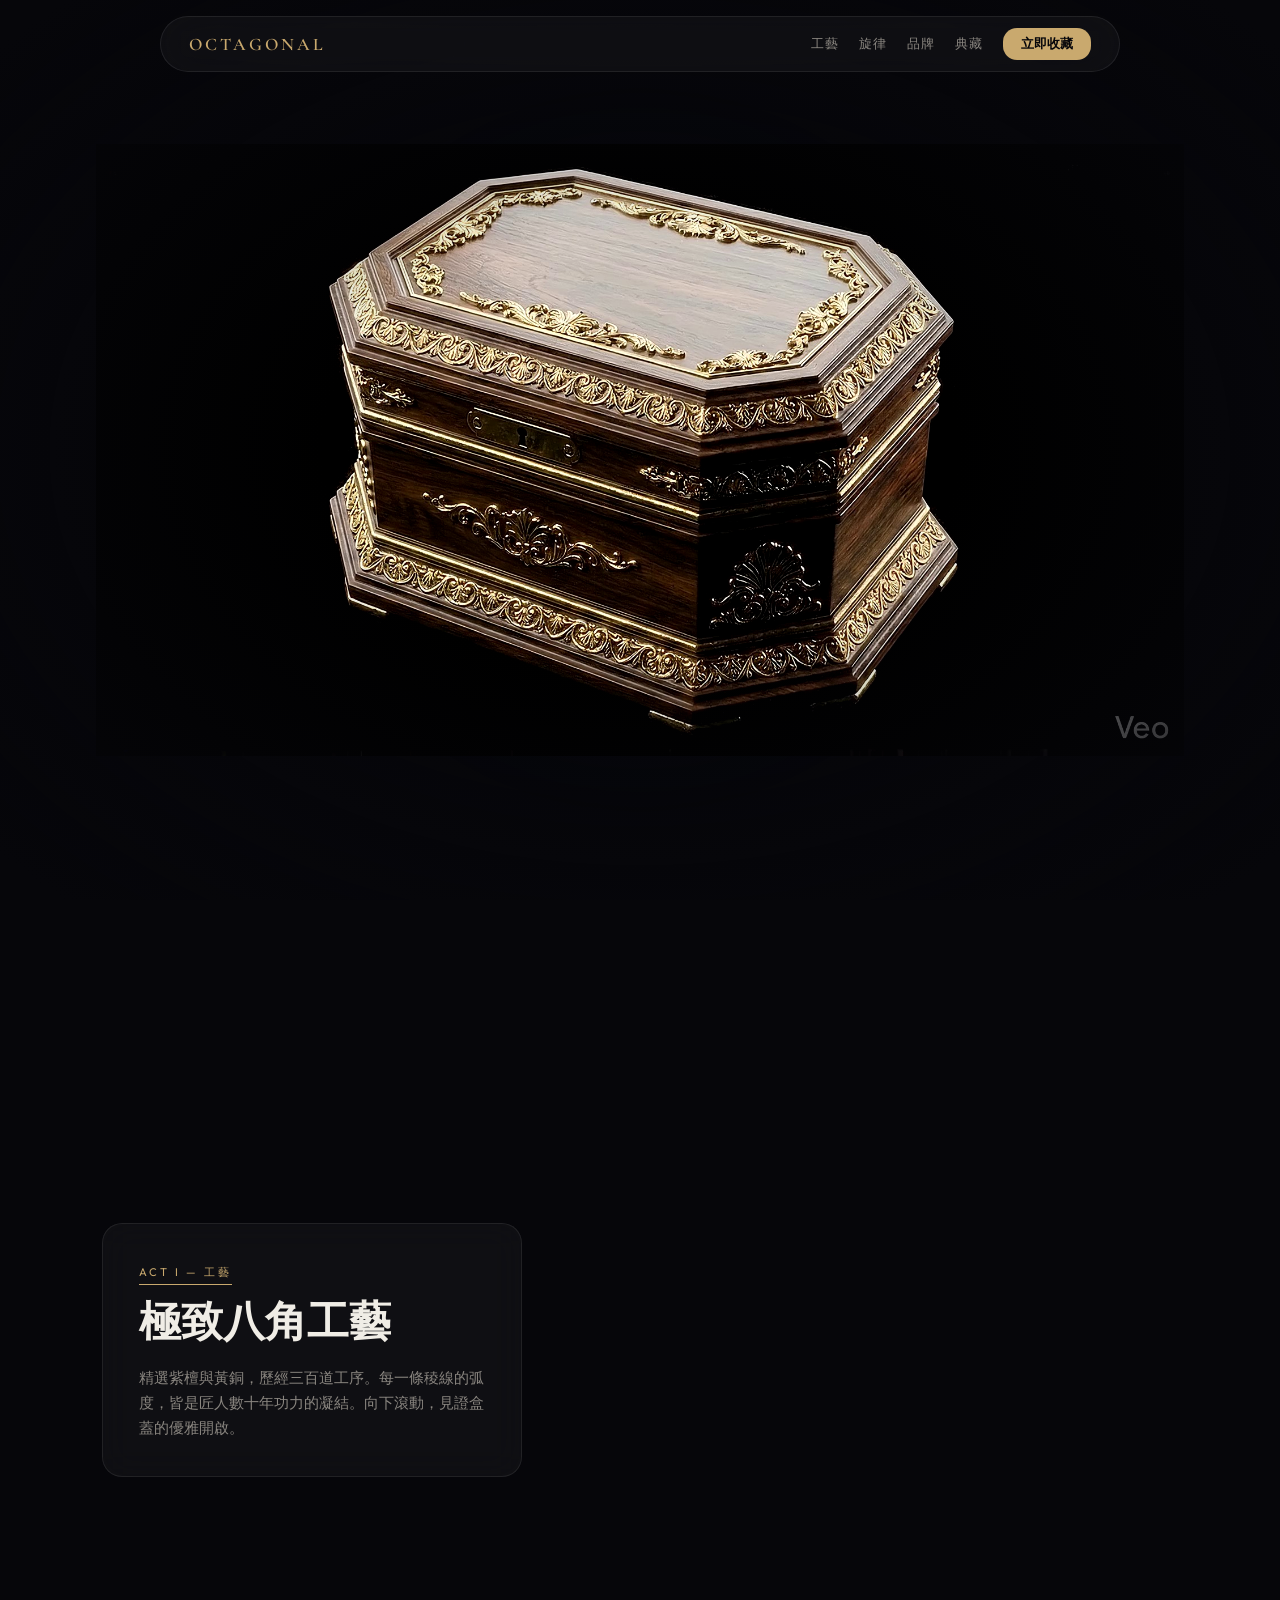
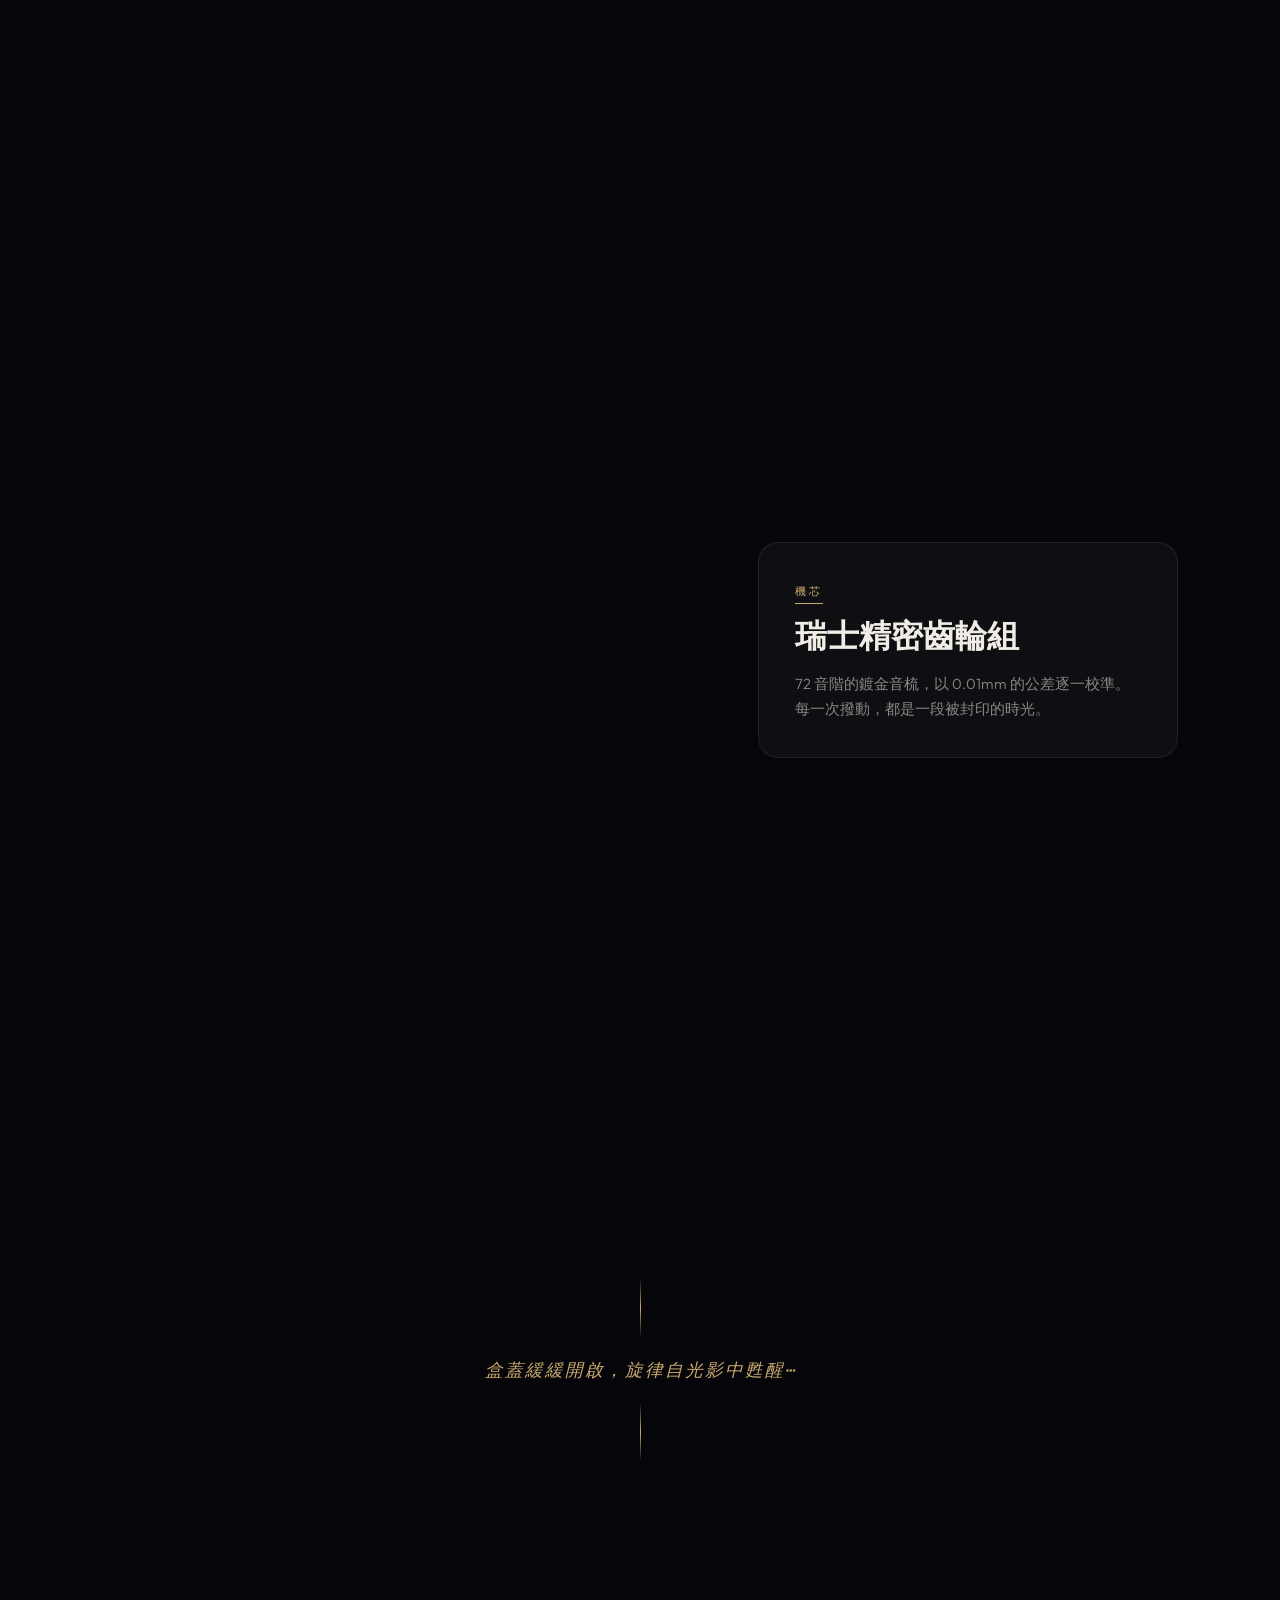
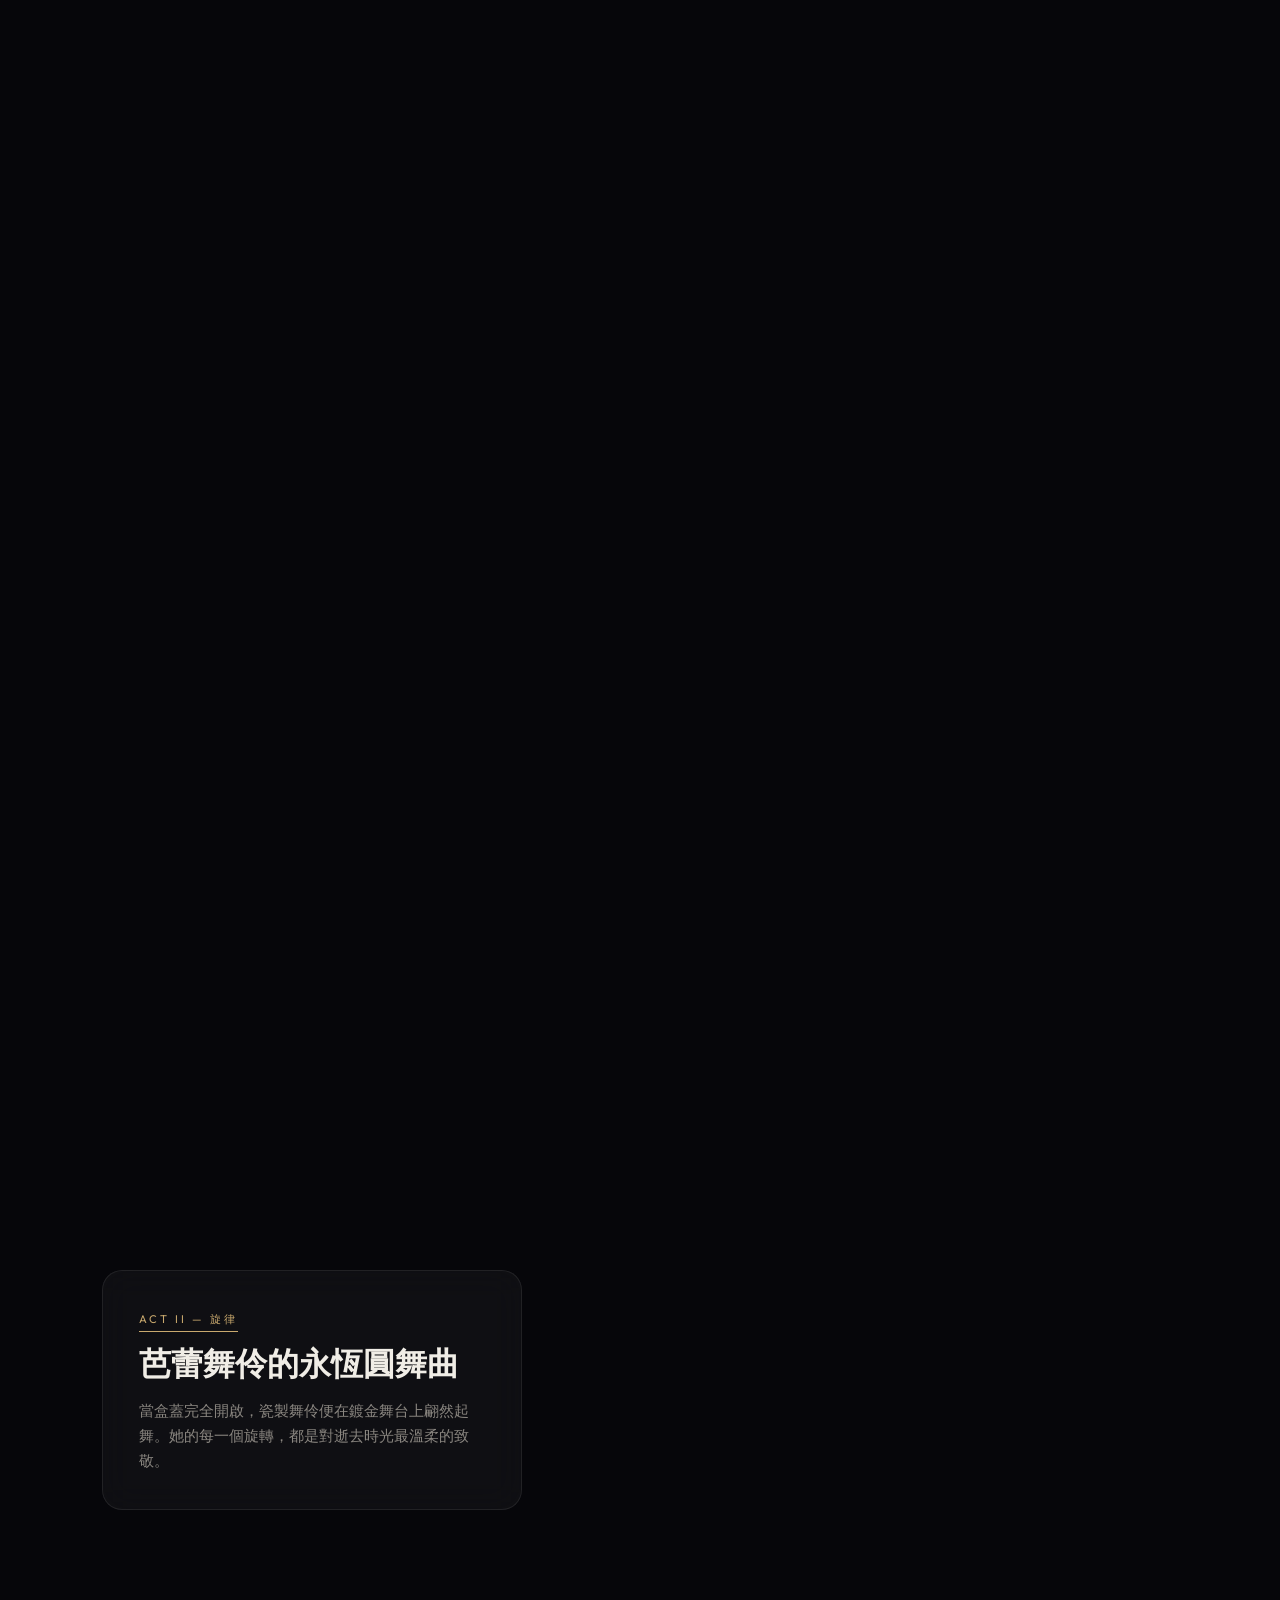
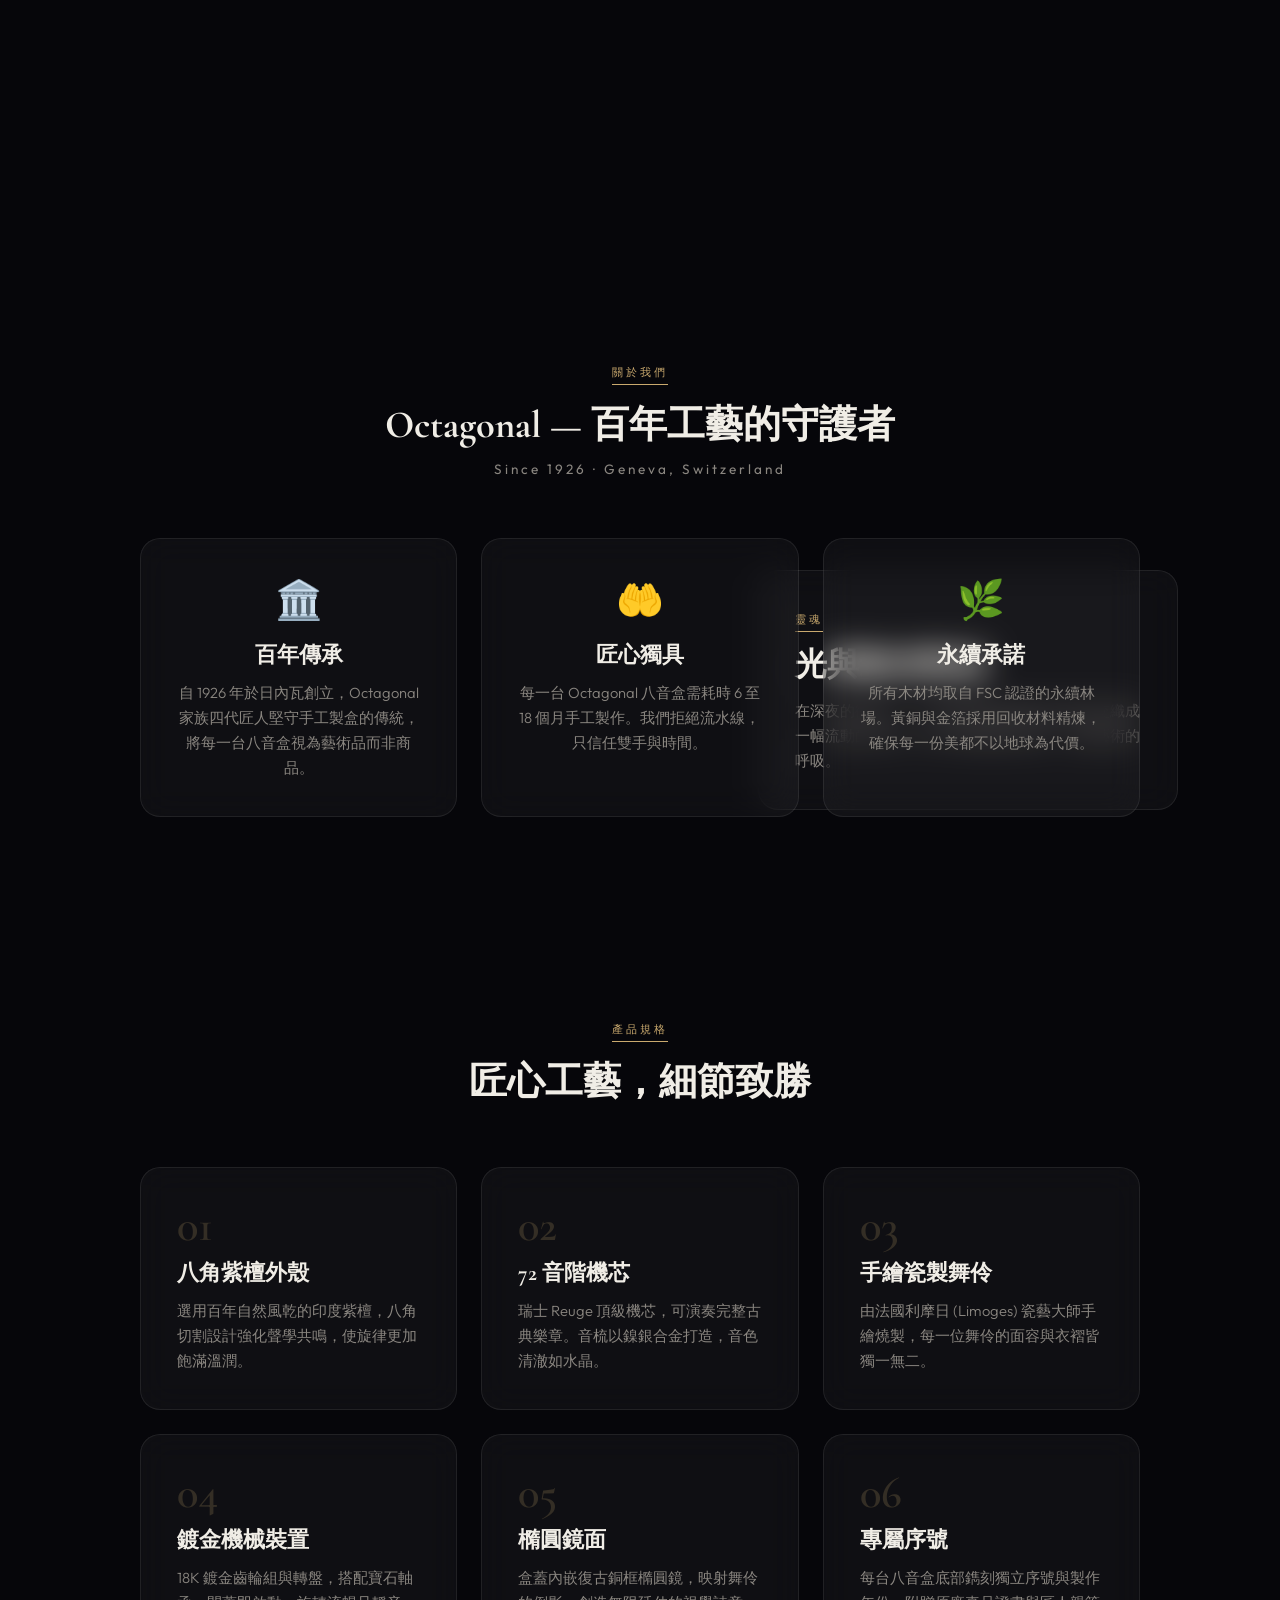
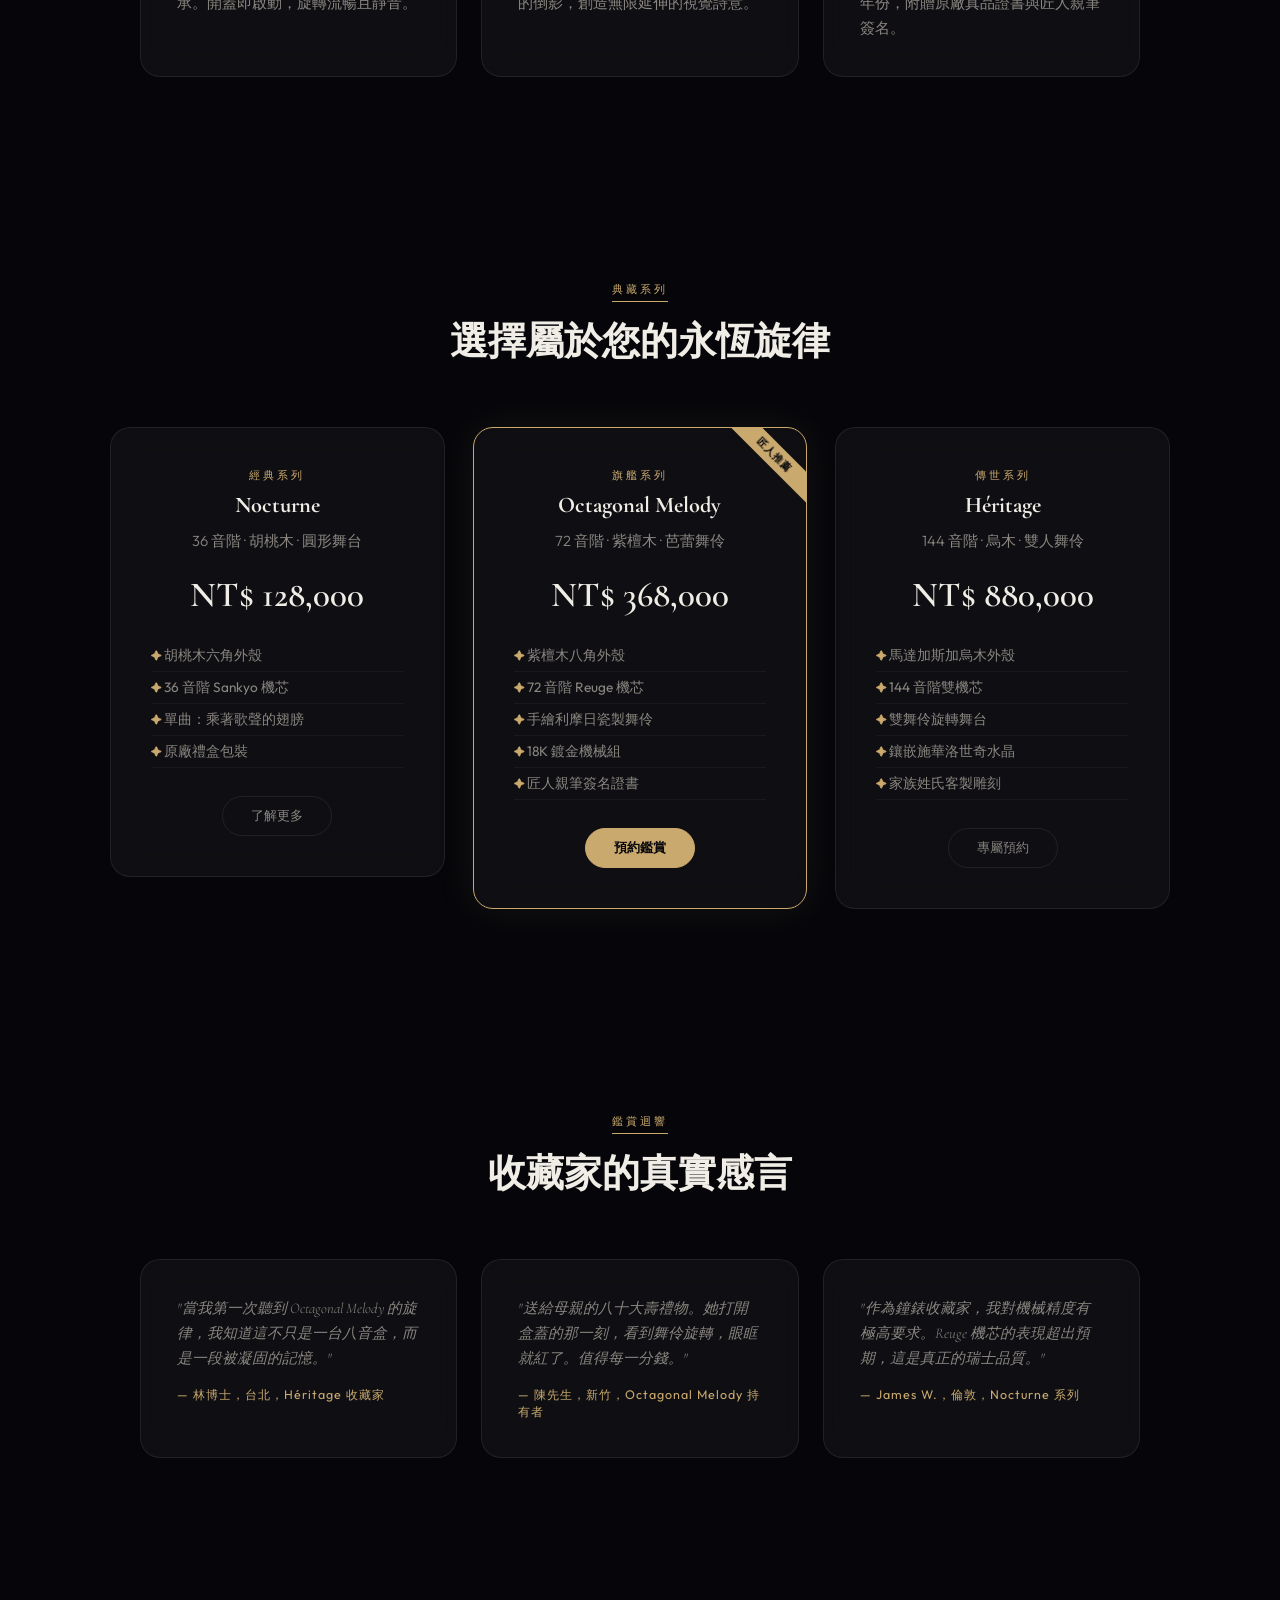
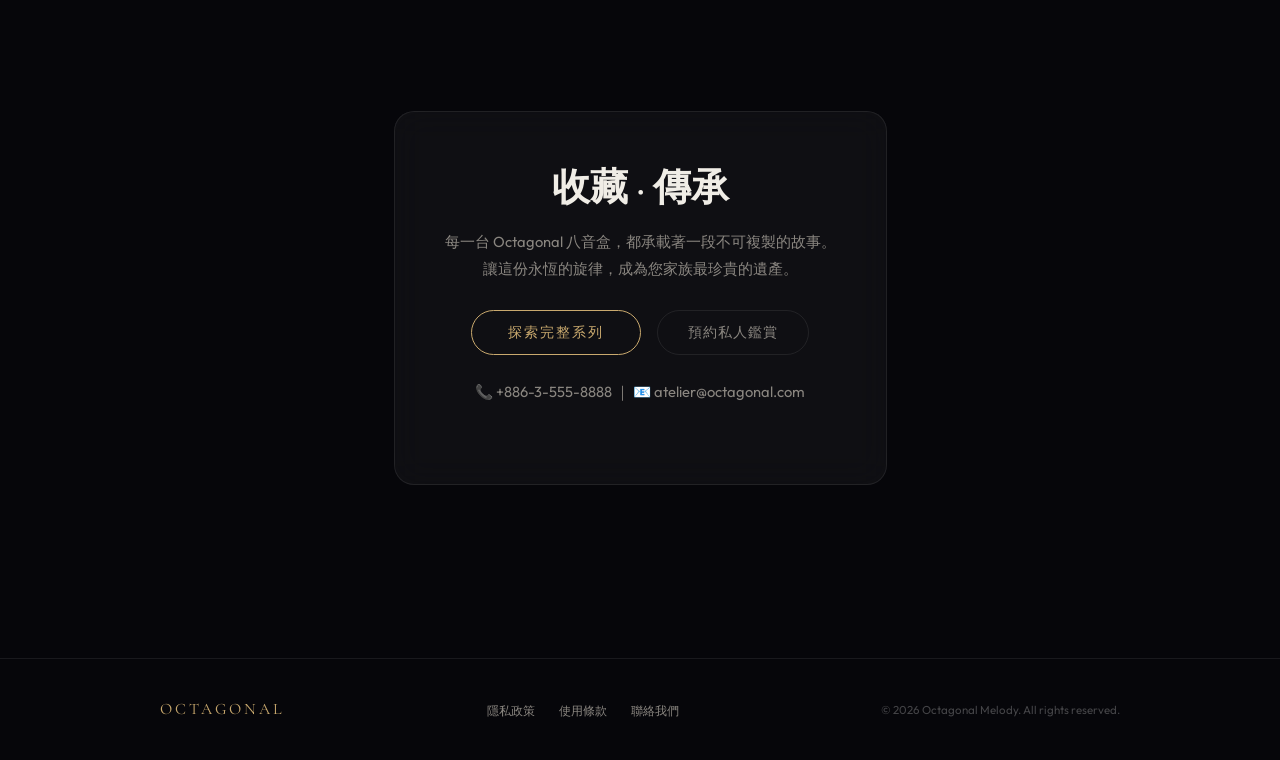
==== index.html @ 5862594e "🚀 Initial deploy: Octagonal Melody Immersive Showcase" ====
<!DOCTYPE html>
<html lang="zh-TW">
<head>
    <meta charset="UTF-8">
    <meta name="viewport" content="width=device-width, initial-scale=1.0">
    <title>Octagonal Melody | 八角旋律典藏</title>
    <meta name="description" content="探索百年工藝與永恆旋律的交匯——沉浸式八音盒產品展示">
    <link rel="stylesheet" href="style.css">
    <link href="https://fonts.googleapis.com/css2?family=Cormorant+Garamond:ital,wght@0,400;0,600;1,400&family=Outfit:wght@300;400;600&display=swap" rel="stylesheet">
</head>
<body>
    <!-- Loading Overlay -->
    <div id="loader">
        <div class="loader-inner">
            <div class="loader-text">OCTAGONAL</div>
            <div class="loader-bar"><div class="loader-progress" id="loader-progress"></div></div>
            <div class="loader-percent" id="loader-percent">0%</div>
        </div>
    </div>

    <!-- Ambient Background Glow -->
    <div class="ambient-glow" id="ambient-glow"></div>

    <!-- Navigation -->
    <nav class="glass-nav" id="main-nav">
        <div class="nav-logo">OCTAGONAL</div>
        <div class="nav-links">
            <a href="#act1">工藝</a>
            <a href="#act2">旋律</a>
            <a href="#about">品牌</a>
            <a href="#collection">典藏</a>
            <button class="nav-cta" onclick="document.getElementById('collection').scrollIntoView({behavior:'smooth'})">立即收藏</button>
        </div>
    </nav>

    <!-- ═══════════ ACT I: The Box Opens ═══════════ -->
    <section class="act" id="act1">
        <div class="canvas-stage">
            <canvas id="product-canvas"></canvas>
            <div class="canvas-vignette"></div>
        </div>
        <div class="scroll-panel" id="panel-1">
            <div class="glass-card">
                <span class="card-label">Act I — 工藝</span>
                <h1>極致八角工藝</h1>
                <p>精選紫檀與黃銅，歷經三百道工序。每一條稜線的弧度，皆是匠人數十年功力的凝結。向下滾動，見證盒蓋的優雅開啟。</p>
            </div>
        </div>
        <div class="scroll-panel" id="panel-2">
            <div class="glass-card card-right">
                <span class="card-label">機芯</span>
                <h2>瑞士精密齒輪組</h2>
                <p>72 音階的鍍金音梳，以 0.01mm 的公差逐一校準。每一次撥動，都是一段被封印的時光。</p>
            </div>
        </div>
    </section>

    <!-- ═══════════ TRANSITION ═══════════ -->
    <section class="transition-zone" id="transition">
        <div class="transition-line"></div>
        <div class="transition-text">盒蓋緩緩開啟，旋律自光影中甦醒⋯</div>
        <div class="transition-line"></div>
    </section>

    <!-- ═══════════ ACT II: The Ballerina Dances ═══════════ -->
    <section class="act" id="act2">
        <div class="video-stage">
            <video id="ballerina-video" muted loop playsinline preload="auto"
                   poster="./assets/music_box_open.jpeg">
                <source src="./assets/ballerina_dance.mp4" type="video/mp4">
            </video>
            <div class="video-vignette"></div>
        </div>
        <div class="scroll-panel" id="panel-3">
            <div class="glass-card">
                <span class="card-label">Act II — 旋律</span>
                <h2>芭蕾舞伶的永恆圓舞曲</h2>
                <p>當盒蓋完全開啟，瓷製舞伶便在鍍金舞台上翩然起舞。她的每一個旋轉，都是對逝去時光最溫柔的致敬。</p>
            </div>
        </div>
        <div class="scroll-panel" id="panel-4">
            <div class="glass-card card-right">
                <span class="card-label">靈魂</span>
                <h2>光與影的對話</h2>
                <p>在深夜的微光中，八音盒的旋律與舞伶的身影交織成一幅流動的詩篇。這不僅是機械的精密，更是藝術的呼吸。</p>
            </div>
        </div>
    </section>

    <!-- ═══════════ ABOUT US ═══════════ -->
    <section class="section-block" id="about">
        <div class="section-header">
            <span class="card-label">關於我們</span>
            <h2>Octagonal — 百年工藝的守護者</h2>
            <p class="section-subtitle">Since 1926 · Geneva, Switzerland</p>
        </div>
        <div class="about-grid">
            <div class="glass-card about-card">
                <div class="about-icon">🏛️</div>
                <h3>百年傳承</h3>
                <p>自 1926 年於日內瓦創立，Octagonal 家族四代匠人堅守手工製盒的傳統，將每一台八音盒視為藝術品而非商品。</p>
            </div>
            <div class="glass-card about-card">
                <div class="about-icon">🤲</div>
                <h3>匠心獨具</h3>
                <p>每一台 Octagonal 八音盒需耗時 6 至 18 個月手工製作。我們拒絕流水線，只信任雙手與時間。</p>
            </div>
            <div class="glass-card about-card">
                <div class="about-icon">🌿</div>
                <h3>永續承諾</h3>
                <p>所有木材均取自 FSC 認證的永續林場。黃銅與金箔採用回收材料精煉，確保每一份美都不以地球為代價。</p>
            </div>
        </div>
    </section>

    <!-- ═══════════ PRODUCT FEATURES ═══════════ -->
    <section class="section-block" id="features">
        <div class="section-header">
            <span class="card-label">產品規格</span>
            <h2>匠心工藝，細節致勝</h2>
        </div>
        <div class="features-grid">
            <div class="glass-card feature-item">
                <div class="feature-num">01</div>
                <h3>八角紫檀外殼</h3>
                <p>選用百年自然風乾的印度紫檀，八角切割設計強化聲學共鳴，使旋律更加飽滿溫潤。</p>
            </div>
            <div class="glass-card feature-item">
                <div class="feature-num">02</div>
                <h3>72 音階機芯</h3>
                <p>瑞士 Reuge 頂級機芯，可演奏完整古典樂章。音梳以鎳銀合金打造，音色清澈如水晶。</p>
            </div>
            <div class="glass-card feature-item">
                <div class="feature-num">03</div>
                <h3>手繪瓷製舞伶</h3>
                <p>由法國利摩日 (Limoges) 瓷藝大師手繪燒製，每一位舞伶的面容與衣褶皆獨一無二。</p>
            </div>
            <div class="glass-card feature-item">
                <div class="feature-num">04</div>
                <h3>鍍金機械裝置</h3>
                <p>18K 鍍金齒輪組與轉盤，搭配寶石軸承。開蓋即啟動，旋轉流暢且靜音。</p>
            </div>
            <div class="glass-card feature-item">
                <div class="feature-num">05</div>
                <h3>橢圓鏡面</h3>
                <p>盒蓋內嵌復古銅框橢圓鏡，映射舞伶的倒影，創造無限延伸的視覺詩意。</p>
            </div>
            <div class="glass-card feature-item">
                <div class="feature-num">06</div>
                <h3>專屬序號</h3>
                <p>每台八音盒底部鐫刻獨立序號與製作年份，附贈原廠真品證書與匠人親筆簽名。</p>
            </div>
        </div>
    </section>

    <!-- ═══════════ COLLECTION / PRICING ═══════════ -->
    <section class="section-block" id="collection">
        <div class="section-header">
            <span class="card-label">典藏系列</span>
            <h2>選擇屬於您的永恆旋律</h2>
        </div>
        <div class="pricing-grid">
            <div class="glass-card pricing-card">
                <div class="pricing-tier">經典系列</div>
                <h3>Nocturne</h3>
                <p class="pricing-desc">36 音階 · 胡桃木 · 圓形舞台</p>
                <div class="pricing-price">NT$ 128,000</div>
                <ul class="pricing-list">
                    <li>胡桃木六角外殼</li>
                    <li>36 音階 Sankyo 機芯</li>
                    <li>單曲：乘著歌聲的翅膀</li>
                    <li>原廠禮盒包裝</li>
                </ul>
                <button class="pricing-btn">了解更多</button>
            </div>
            <div class="glass-card pricing-card pricing-featured">
                <div class="pricing-badge">匠人推薦</div>
                <div class="pricing-tier">旗艦系列</div>
                <h3>Octagonal Melody</h3>
                <p class="pricing-desc">72 音階 · 紫檀木 · 芭蕾舞伶</p>
                <div class="pricing-price">NT$ 368,000</div>
                <ul class="pricing-list">
                    <li>紫檀木八角外殼</li>
                    <li>72 音階 Reuge 機芯</li>
                    <li>手繪利摩日瓷製舞伶</li>
                    <li>18K 鍍金機械組</li>
                    <li>匠人親筆簽名證書</li>
                </ul>
                <button class="pricing-btn pricing-btn-gold">預約鑑賞</button>
            </div>
            <div class="glass-card pricing-card">
                <div class="pricing-tier">傳世系列</div>
                <h3>Héritage</h3>
                <p class="pricing-desc">144 音階 · 烏木 · 雙人舞伶</p>
                <div class="pricing-price">NT$ 880,000</div>
                <ul class="pricing-list">
                    <li>馬達加斯加烏木外殼</li>
                    <li>144 音階雙機芯</li>
                    <li>雙舞伶旋轉舞台</li>
                    <li>鑲嵌施華洛世奇水晶</li>
                    <li>家族姓氏客製雕刻</li>
                </ul>
                <button class="pricing-btn">專屬預約</button>
            </div>
        </div>
    </section>

    <!-- ═══════════ TESTIMONIALS ═══════════ -->
    <section class="section-block" id="testimonials">
        <div class="section-header">
            <span class="card-label">鑑賞迴響</span>
            <h2>收藏家的真實感言</h2>
        </div>
        <div class="testimonial-grid">
            <div class="glass-card testimonial-card">
                <p class="testimonial-quote">"當我第一次聽到 Octagonal Melody 的旋律，我知道這不只是一台八音盒，而是一段被凝固的記憶。"</p>
                <div class="testimonial-author">— 林博士，台北，Héritage 收藏家</div>
            </div>
            <div class="glass-card testimonial-card">
                <p class="testimonial-quote">"送給母親的八十大壽禮物。她打開盒蓋的那一刻，看到舞伶旋轉，眼眶就紅了。值得每一分錢。"</p>
                <div class="testimonial-author">— 陳先生，新竹，Octagonal Melody 持有者</div>
            </div>
            <div class="glass-card testimonial-card">
                <p class="testimonial-quote">"作為鐘錶收藏家，我對機械精度有極高要求。Reuge 機芯的表現超出預期，這是真正的瑞士品質。"</p>
                <div class="testimonial-author">— James W.，倫敦，Nocturne 系列</div>
            </div>
        </div>
    </section>

    <!-- ═══════════ FINALE: CTA ═══════════ -->
    <section class="finale" id="finale">
        <div class="finale-content">
            <h2>收藏 · 傳承</h2>
            <p>每一台 Octagonal 八音盒，都承載著一段不可複製的故事。<br>讓這份永恆的旋律，成為您家族最珍貴的遺產。</p>
            <div class="finale-actions">
                <button class="finale-cta">探索完整系列</button>
                <button class="finale-cta-outline">預約私人鑑賞</button>
            </div>
            <p class="finale-note">📞 +886-3-555-8888 ｜ 📧 atelier@octagonal.com</p>
        </div>
    </section>

    <!-- Footer -->
    <footer class="site-footer">
        <div class="footer-inner">
            <div class="footer-brand">OCTAGONAL</div>
            <div class="footer-links">
                <a href="#">隱私政策</a><a href="#">使用條款</a><a href="#">聯絡我們</a>
            </div>
            <div class="footer-copy">© 2026 Octagonal Melody. All rights reserved.</div>
        </div>
    </footer>

    <script src="app.js"></script>
</body>
</html>
---- style.css ----
/* ╔══════════════════════════════════════════════╗
   ║  Octagonal Melody — Dual-Act Theater CSS     ║
   ║  Design: Victor (VPD) + Xavier (XSS)         ║
   ╚══════════════════════════════════════════════╝ */

/* --- Design Tokens --- */
:root {
    --bg-void: #06060a;
    --bg-deep: #0a0a10;
    --glow-cold: rgba(80, 140, 220, 0.12);
    --glow-warm: rgba(200, 160, 80, 0.15);
    --glass-bg: rgba(255, 255, 255, 0.04);
    --glass-border: rgba(255, 255, 255, 0.08);
    --glass-hover: rgba(255, 255, 255, 0.07);
    --text-bright: #f0ede6;
    --text-muted: #8a8680;
    --gold: #c9a96e;
    --radius-card: 20px;
    --font-display: 'Cormorant Garamond', serif;
    --font-body: 'Outfit', sans-serif;
}

/* --- Reset --- */
*, *::before, *::after {
    margin: 0;
    padding: 0;
    box-sizing: border-box;
}

html {
    scroll-behavior: smooth;
}

body {
    background: var(--bg-void);
    color: var(--text-bright);
    font-family: var(--font-body);
    overflow-x: hidden;
    -webkit-font-smoothing: antialiased;
}

/* --- Loader --- */
#loader {
    position: fixed;
    inset: 0;
    background: var(--bg-void);
    display: flex;
    justify-content: center;
    align-items: center;
    z-index: 9999;
    transition: opacity 0.8s ease, visibility 0.8s ease;
}

#loader.hidden {
    opacity: 0;
    visibility: hidden;
    pointer-events: none;
}

.loader-inner {
    text-align: center;
}

.loader-text {
    font-family: var(--font-display);
    font-size: 2rem;
    letter-spacing: 6px;
    color: var(--gold);
    margin-bottom: 30px;
}

.loader-bar {
    width: 200px;
    height: 2px;
    background: rgba(255,255,255,0.1);
    border-radius: 2px;
    overflow: hidden;
    margin: 0 auto 12px;
}

.loader-progress {
    height: 100%;
    width: 0%;
    background: var(--gold);
    transition: width 0.15s ease;
}

.loader-percent {
    font-size: 0.8rem;
    color: var(--text-muted);
    letter-spacing: 2px;
}

/* --- Ambient Glow --- */
.ambient-glow {
    position: fixed;
    top: 50%;
    left: 50%;
    width: 70vmin;
    height: 70vmin;
    border-radius: 50%;
    background: radial-gradient(circle, var(--glow-cold) 0%, transparent 70%);
    transform: translate(-50%, -50%);
    filter: blur(60px);
    pointer-events: none;
    z-index: 0;
    transition: background 1.5s ease;
}

.ambient-glow.warm {
    background: radial-gradient(circle, var(--glow-warm) 0%, transparent 70%);
}

/* --- Navigation --- */
.glass-nav {
    position: fixed;
    top: 16px;
    left: 50%;
    transform: translateX(-50%);
    width: min(92%, 960px);
    height: 56px;
    display: flex;
    align-items: center;
    justify-content: space-between;
    padding: 0 28px;
    background: var(--glass-bg);
    backdrop-filter: blur(24px);
    -webkit-backdrop-filter: blur(24px);
    border: 1px solid var(--glass-border);
    border-radius: 28px;
    z-index: 1000;
    transition: opacity 0.4s;
}

.nav-logo {
    font-family: var(--font-display);
    font-size: 1.1rem;
    font-weight: 600;
    letter-spacing: 3px;
    color: var(--gold);
}

.nav-links {
    display: flex;
    align-items: center;
    gap: 20px;
}

.nav-links a {
    color: var(--text-muted);
    text-decoration: none;
    font-size: 0.82rem;
    letter-spacing: 1px;
    transition: color 0.3s;
}

.nav-links a:hover {
    color: var(--text-bright);
}

.nav-cta {
    background: var(--gold);
    color: var(--bg-void);
    border: none;
    padding: 7px 18px;
    border-radius: 14px;
    font-family: var(--font-body);
    font-size: 0.8rem;
    font-weight: 600;
    cursor: pointer;
    transition: transform 0.2s, box-shadow 0.3s;
}

.nav-cta:hover {
    transform: scale(1.05);
    box-shadow: 0 0 20px rgba(201, 169, 110, 0.3);
}

/* --- Acts (shared) --- */
.act {
    position: relative;
    width: 100%;
}

#act1 {
    height: 300vh;
}

#act2 {
    height: 200vh;
}

/* --- Canvas Stage (Act I) --- */
.canvas-stage {
    position: sticky;
    top: 0;
    width: 100vw;
    height: 100vh;
    display: flex;
    justify-content: center;
    align-items: center;
    z-index: 1;
}

#product-canvas {
    max-width: 85%;
    max-height: 85%;
    mix-blend-mode: screen;
    filter: contrast(1.05) brightness(1.02);
}

.canvas-vignette,
.video-vignette {
    position: absolute;
    inset: 0;
    background: radial-gradient(ellipse at center, transparent 35%, var(--bg-void) 95%);
    pointer-events: none;
}

/* --- Video Stage (Act II) --- */
.video-stage {
    position: sticky;
    top: 0;
    width: 100vw;
    height: 100vh;
    display: flex;
    justify-content: center;
    align-items: center;
    z-index: 1;
    opacity: 0;
    transition: opacity 1.2s ease;
}

.video-stage.active {
    opacity: 1;
}

#ballerina-video {
    width: 80%;
    max-height: 85vh;
    object-fit: contain;
    mix-blend-mode: screen;
    filter: contrast(1.08) brightness(1.05);
    border-radius: 8px;
}

/* --- Scroll Panels (Glass Cards) --- */
.scroll-panel {
    position: relative;
    height: 100vh;
    display: flex;
    align-items: center;
    padding: 0 8%;
    z-index: 10;
}

.glass-card {
    max-width: 420px;
    padding: 36px;
    background: var(--glass-bg);
    backdrop-filter: blur(16px);
    -webkit-backdrop-filter: blur(16px);
    border: 1px solid var(--glass-border);
    border-radius: var(--radius-card);
    opacity: 0;
    transform: translateY(30px);
    transition: opacity 0.9s cubic-bezier(0.16, 1, 0.3, 1),
                transform 0.9s cubic-bezier(0.16, 1, 0.3, 1);
}

.glass-card:hover {
    background: var(--glass-hover);
}

.glass-card.visible {
    opacity: 1;
    transform: translateY(0);
}

.card-right {
    margin-left: auto;
}

.card-label {
    display: inline-block;
    font-size: 0.7rem;
    letter-spacing: 3px;
    text-transform: uppercase;
    color: var(--gold);
    margin-bottom: 14px;
    border-bottom: 1px solid var(--gold);
    padding-bottom: 4px;
}

.glass-card h1 {
    font-family: var(--font-display);
    font-size: 2.6rem;
    font-weight: 600;
    line-height: 1.2;
    margin-bottom: 16px;
}

.glass-card h2 {
    font-family: var(--font-display);
    font-size: 2rem;
    font-weight: 600;
    line-height: 1.2;
    margin-bottom: 14px;
}

.glass-card p {
    color: var(--text-muted);
    font-size: 0.92rem;
    line-height: 1.7;
    font-weight: 300;
}

/* --- Transition Zone --- */
.transition-zone {
    position: relative;
    height: 60vh;
    display: flex;
    flex-direction: column;
    justify-content: center;
    align-items: center;
    gap: 20px;
    z-index: 10;
}

.transition-line {
    width: 1px;
    height: 60px;
    background: linear-gradient(to bottom, transparent, var(--gold), transparent);
}

.transition-text {
    font-family: var(--font-display);
    font-style: italic;
    font-size: 1.1rem;
    color: var(--gold);
    letter-spacing: 2px;
    opacity: 0;
    transition: opacity 1s ease;
}

.transition-text.visible {
    opacity: 1;
}

/* --- Finale --- */
.finale {
    position: relative;
    height: 80vh;
    display: flex;
    justify-content: center;
    align-items: center;
    z-index: 10;
}

.finale-content {
    text-align: center;
    max-width: 500px;
    padding: 50px;
    background: var(--glass-bg);
    backdrop-filter: blur(16px);
    border: 1px solid var(--glass-border);
    border-radius: var(--radius-card);
    opacity: 0;
    transform: translateY(20px);
    transition: all 1s ease;
}

.finale-content.visible {
    opacity: 1;
    transform: translateY(0);
}

.finale-content h2 {
    font-family: var(--font-display);
    font-size: 2.4rem;
    margin-bottom: 16px;
}

.finale-content p {
    color: var(--text-muted);
    line-height: 1.8;
    margin-bottom: 28px;
    font-size: 0.92rem;
}

.finale-cta {
    background: transparent;
    color: var(--gold);
    border: 1px solid var(--gold);
    padding: 12px 36px;
    border-radius: 28px;
    font-family: var(--font-body);
    font-size: 0.9rem;
    letter-spacing: 2px;
    cursor: pointer;
    transition: all 0.4s ease;
}

.finale-cta:hover {
    background: var(--gold);
    color: var(--bg-void);
    box-shadow: 0 0 30px rgba(201, 169, 110, 0.25);
}

/* --- Section Blocks (shared) --- */
.section-block {
    position: relative;
    padding: 120px 8% 80px;
    z-index: 10;
}

.section-header {
    text-align: center;
    margin-bottom: 60px;
}

.section-header h2 {
    font-family: var(--font-display);
    font-size: 2.4rem;
    margin-bottom: 10px;
}

.section-subtitle {
    color: var(--text-muted);
    font-size: 0.85rem;
    letter-spacing: 3px;
}

/* --- About Grid --- */
.about-grid {
    display: grid;
    grid-template-columns: repeat(auto-fit, minmax(280px, 1fr));
    gap: 24px;
    max-width: 1000px;
    margin: 0 auto;
}

.about-card {
    text-align: center;
    max-width: 100%;
}

.about-icon {
    font-size: 2.4rem;
    margin-bottom: 16px;
}

.glass-card h3 {
    font-family: var(--font-display);
    font-size: 1.4rem;
    margin-bottom: 10px;
}

/* --- Features Grid --- */
.features-grid {
    display: grid;
    grid-template-columns: repeat(auto-fit, minmax(280px, 1fr));
    gap: 24px;
    max-width: 1000px;
    margin: 0 auto;
}

.feature-item {
    max-width: 100%;
}

.feature-num {
    font-family: var(--font-display);
    font-size: 2.8rem;
    font-weight: 600;
    color: rgba(201, 169, 110, 0.2);
    margin-bottom: 8px;
    line-height: 1;
}

/* --- Pricing Grid --- */
.pricing-grid {
    display: grid;
    grid-template-columns: repeat(auto-fit, minmax(280px, 1fr));
    gap: 28px;
    max-width: 1060px;
    margin: 0 auto;
    align-items: start;
}

.pricing-card {
    max-width: 100%;
    text-align: center;
    padding: 40px 30px;
    position: relative;
    overflow: hidden;
}

.pricing-featured {
    border-color: var(--gold);
    box-shadow: 0 0 40px rgba(201, 169, 110, 0.08);
}

.pricing-badge {
    position: absolute;
    top: 16px;
    right: -30px;
    background: var(--gold);
    color: var(--bg-void);
    font-size: 0.65rem;
    font-weight: 600;
    padding: 4px 40px;
    transform: rotate(45deg);
    letter-spacing: 1px;
}

.pricing-tier {
    font-size: 0.7rem;
    letter-spacing: 3px;
    text-transform: uppercase;
    color: var(--gold);
    margin-bottom: 8px;
}

.pricing-desc {
    font-size: 0.82rem;
    margin-bottom: 20px;
}

.pricing-price {
    font-family: var(--font-display);
    font-size: 2.2rem;
    font-weight: 600;
    color: var(--text-bright);
    margin-bottom: 24px;
}

.pricing-list {
    list-style: none;
    margin-bottom: 28px;
    text-align: left;
    padding: 0 10px;
}

.pricing-list li {
    color: var(--text-muted);
    font-size: 0.85rem;
    padding: 6px 0;
    border-bottom: 1px solid rgba(255,255,255,0.04);
}

.pricing-list li::before {
    content: '✦ ';
    color: var(--gold);
    font-size: 0.7rem;
}

.pricing-btn {
    background: transparent;
    color: var(--text-muted);
    border: 1px solid var(--glass-border);
    padding: 10px 28px;
    border-radius: 20px;
    font-family: var(--font-body);
    font-size: 0.82rem;
    cursor: pointer;
    transition: all 0.3s;
}

.pricing-btn:hover {
    color: var(--text-bright);
    border-color: var(--text-muted);
}

.pricing-btn-gold {
    background: var(--gold);
    color: var(--bg-void);
    border-color: var(--gold);
    font-weight: 600;
}

.pricing-btn-gold:hover {
    box-shadow: 0 0 24px rgba(201, 169, 110, 0.3);
    transform: scale(1.03);
}

/* --- Testimonials --- */
.testimonial-grid {
    display: grid;
    grid-template-columns: repeat(auto-fit, minmax(280px, 1fr));
    gap: 24px;
    max-width: 1000px;
    margin: 0 auto;
}

.testimonial-card {
    max-width: 100%;
}

.testimonial-quote {
    font-family: var(--font-display);
    font-style: italic;
    font-size: 1.05rem;
    line-height: 1.7;
    color: var(--text-bright);
    margin-bottom: 16px;
}

.testimonial-author {
    font-size: 0.78rem;
    color: var(--gold);
    letter-spacing: 1px;
}

/* --- Finale (updated) --- */
.finale-actions {
    display: flex;
    gap: 16px;
    justify-content: center;
    flex-wrap: wrap;
    margin-bottom: 24px;
}

.finale-cta-outline {
    background: transparent;
    color: var(--text-muted);
    border: 1px solid var(--glass-border);
    padding: 12px 30px;
    border-radius: 28px;
    font-family: var(--font-body);
    font-size: 0.9rem;
    letter-spacing: 1px;
    cursor: pointer;
    transition: all 0.3s;
}

.finale-cta-outline:hover {
    color: var(--text-bright);
    border-color: var(--text-muted);
}

.finale-note {
    font-size: 0.78rem;
    color: var(--text-muted);
    margin-top: 8px;
}

/* --- Footer --- */
.site-footer {
    position: relative;
    z-index: 10;
    border-top: 1px solid var(--glass-border);
    padding: 40px 8%;
}

.footer-inner {
    max-width: 960px;
    margin: 0 auto;
    display: flex;
    justify-content: space-between;
    align-items: center;
    flex-wrap: wrap;
    gap: 16px;
}

.footer-brand {
    font-family: var(--font-display);
    color: var(--gold);
    font-size: 1rem;
    letter-spacing: 3px;
}

.footer-links a {
    color: var(--text-muted);
    text-decoration: none;
    font-size: 0.78rem;
    margin: 0 12px;
    transition: color 0.3s;
}

.footer-links a:hover {
    color: var(--text-bright);
}

.footer-copy {
    font-size: 0.72rem;
    color: rgba(255,255,255,0.25);
}

/* --- Responsive --- */
@media (max-width: 768px) {
    .glass-card { max-width: 90%; padding: 24px; }
    .glass-card h1 { font-size: 2rem; }
    .glass-card h2 { font-size: 1.6rem; }
    .card-right { margin-left: 0; }
    .nav-links a { display: none; }
    .pricing-grid { grid-template-columns: 1fr; }
    .footer-inner { flex-direction: column; text-align: center; }
    .section-header h2 { font-size: 1.8rem; }
}
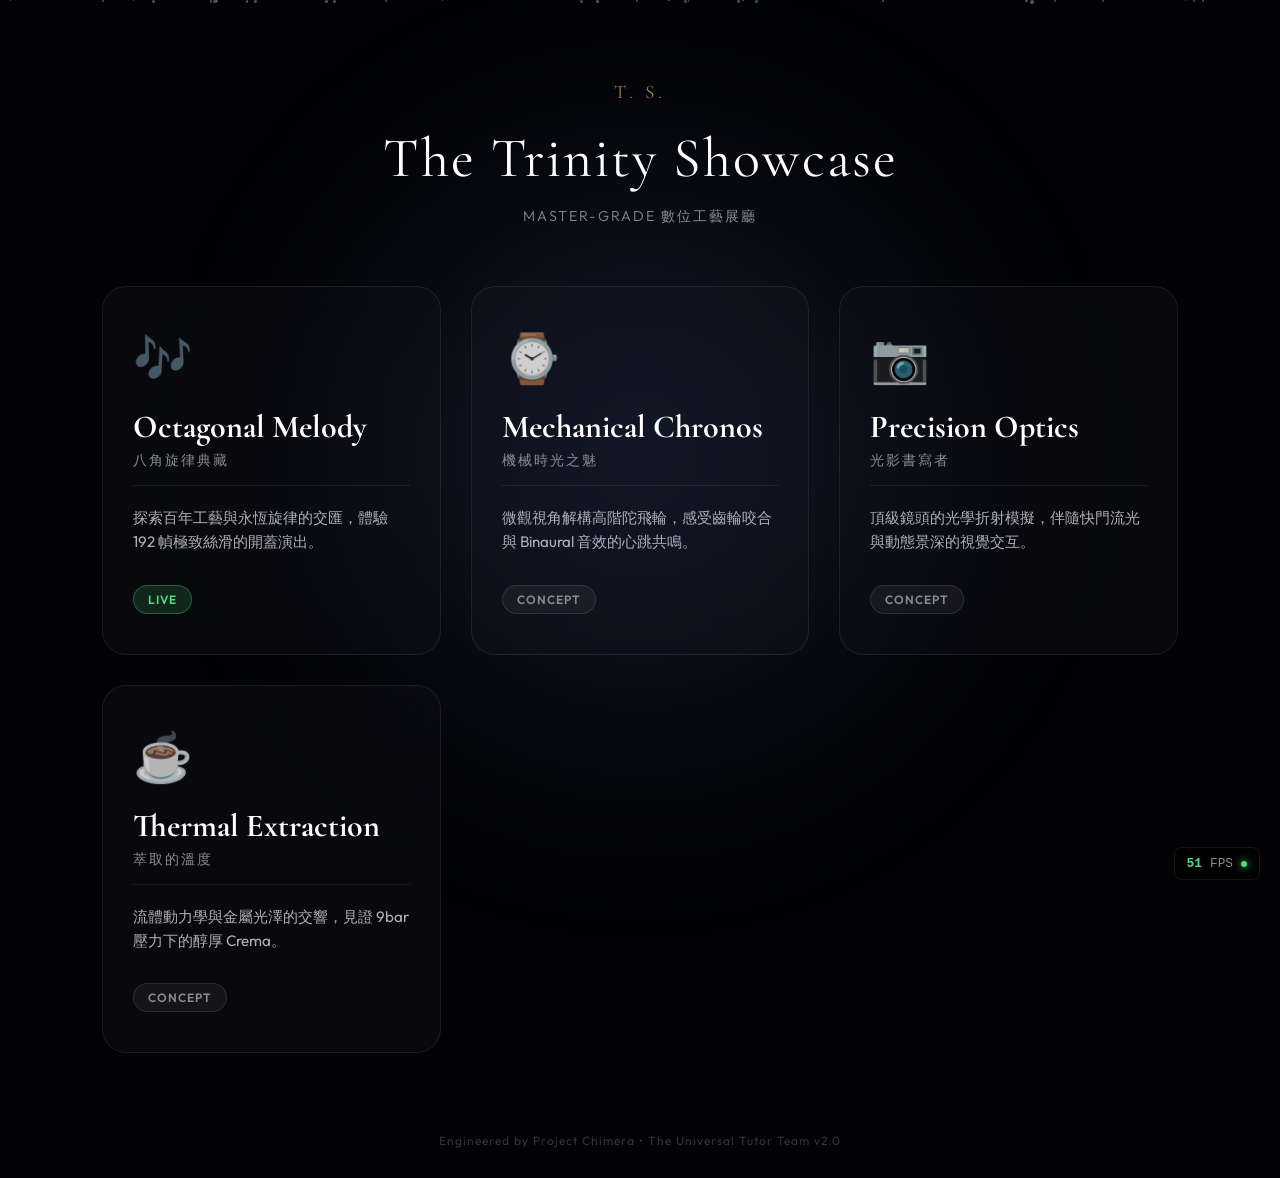
==== commit 422bf866: "Reorganize project: Move MusicBox assets and files to dedicated folder" ====
--- a/index.html
+++ b/index.html
@@ -3,254 +3,84 @@
 <head>
     <meta charset="UTF-8">
     <meta name="viewport" content="width=device-width, initial-scale=1.0">
-    <title>Octagonal Melody | 八角旋律典藏</title>
-    <meta name="description" content="探索百年工藝與永恆旋律的交匯——沉浸式八音盒產品展示">
-    <link rel="stylesheet" href="style.css">
+    <title>The Trinity Showcase | 數位工藝展廳</title>
+    <meta name="description" content="探索四大產品的高質感沉浸式網頁展廳">
+    <link rel="stylesheet" href="style_hub.css">
     <link href="https://fonts.googleapis.com/css2?family=Cormorant+Garamond:ital,wght@0,400;0,600;1,400&family=Outfit:wght@300;400;600&display=swap" rel="stylesheet">
 </head>
 <body>
-    <!-- Loading Overlay -->
-    <div id="loader">
-        <div class="loader-inner">
-            <div class="loader-text">OCTAGONAL</div>
-            <div class="loader-bar"><div class="loader-progress" id="loader-progress"></div></div>
-            <div class="loader-percent" id="loader-percent">0%</div>
-        </div>
+    <!-- Background Elements -->
+    <div class="ambient-bg" id="bg-glow"></div>
+    <div class="particle-container" id="particles"></div>
+
+    <!-- FPS Monitor -->
+    <div class="fps-monitor" id="fps-monitor">
+        <span class="fps-value" id="fps">60</span> FPS
+        <span class="status-indicator"></span>
     </div>
 
-    <!-- Ambient Background Glow -->
-    <div class="ambient-glow" id="ambient-glow"></div>
+    <!-- Header -->
+    <header class="hub-header">
+        <div class="logo">T. S.</div>
+        <h1>The Trinity Showcase</h1>
+        <p>Master-Grade 數位工藝展廳</p>
+    </header>
 
-    <!-- Navigation -->
-    <nav class="glass-nav" id="main-nav">
-        <div class="nav-logo">OCTAGONAL</div>
-        <div class="nav-links">
-            <a href="#act1">工藝</a>
-            <a href="#act2">旋律</a>
-            <a href="#about">品牌</a>
-            <a href="#collection">典藏</a>
-            <button class="nav-cta" onclick="document.getElementById('collection').scrollIntoView({behavior:'smooth'})">立即收藏</button>
-        </div>
-    </nav>
+    <!-- Gallery Grid -->
+    <main class="gallery-container">
+        <!-- Project 0: Music Box (Existing) -->
+        <a href="MusicBox/musicbox.html" class="gallery-card" data-color="rgba(200, 160, 80, 0.4)">
+            <div class="card-glass">
+                <div class="icon">🎶</div>
+                <h2>Octagonal Melody</h2>
+                <div class="subtitle">八角旋律典藏</div>
+                <p>探索百年工藝與永恆旋律的交匯，體驗 192 幀極致絲滑的開蓋演出。</p>
+                <div class="status-badge live">Live</div>
+            </div>
+            <div class="card-glow"></div>
+        </a>
 
-    <!-- ═══════════ ACT I: The Box Opens ═══════════ -->
-    <section class="act" id="act1">
-        <div class="canvas-stage">
-            <canvas id="product-canvas"></canvas>
-            <div class="canvas-vignette"></div>
-        </div>
-        <div class="scroll-panel" id="panel-1">
-            <div class="glass-card">
-                <span class="card-label">Act I — 工藝</span>
-                <h1>極致八角工藝</h1>
-                <p>精選紫檀與黃銅，歷經三百道工序。每一條稜線的弧度，皆是匠人數十年功力的凝結。向下滾動，見證盒蓋的優雅開啟。</p>
+        <!-- Project 1: Watch -->
+        <a href="#" class="gallery-card" data-color="rgba(80, 140, 220, 0.4)">
+            <div class="card-glass">
+                <div class="icon">⌚</div>
+                <h2>Mechanical Chronos</h2>
+                <div class="subtitle">機械時光之魅</div>
+                <p>微觀視角解構高階陀飛輪，感受齒輪咬合與 Binaural 音效的心跳共鳴。</p>
+                <div class="status-badge upcoming">Concept</div>
             </div>
-        </div>
-        <div class="scroll-panel" id="panel-2">
-            <div class="glass-card card-right">
-                <span class="card-label">機芯</span>
-                <h2>瑞士精密齒輪組</h2>
-                <p>72 音階的鍍金音梳，以 0.01mm 的公差逐一校準。每一次撥動，都是一段被封印的時光。</p>
+            <div class="card-glow"></div>
+        </a>
+
+        <!-- Project 2: Camera -->
+        <a href="#" class="gallery-card" data-color="rgba(200, 80, 80, 0.4)">
+            <div class="card-glass">
+                <div class="icon">📷</div>
+                <h2>Precision Optics</h2>
+                <div class="subtitle">光影書寫者</div>
+                <p>頂級鏡頭的光學折射模擬，伴隨快門流光與動態景深的視覺交互。</p>
+                <div class="status-badge upcoming">Concept</div>
             </div>
-        </div>
-    </section>
+            <div class="card-glow"></div>
+        </a>
 
-    <!-- ═══════════ TRANSITION ═══════════ -->
-    <section class="transition-zone" id="transition">
-        <div class="transition-line"></div>
-        <div class="transition-text">盒蓋緩緩開啟，旋律自光影中甦醒⋯</div>
-        <div class="transition-line"></div>
-    </section>
+        <!-- Project 3: Coffee Machine -->
+        <a href="#" class="gallery-card" data-color="rgba(180, 120, 70, 0.4)">
+            <div class="card-glass">
+                <div class="icon">☕</div>
+                <h2>Thermal Extraction</h2>
+                <div class="subtitle">萃取的溫度</div>
+                <p>流體動力學與金屬光澤的交響，見證 9bar 壓力下的醇厚 Crema。</p>
+                <div class="status-badge upcoming">Concept</div>
+            </div>
+            <div class="card-glow"></div>
+        </a>
+    </main>
 
-    <!-- ═══════════ ACT II: The Ballerina Dances ═══════════ -->
-    <section class="act" id="act2">
-        <div class="video-stage">
-            <video id="ballerina-video" muted loop playsinline preload="auto"
-                   poster="./assets/music_box_open.jpeg">
-                <source src="./assets/ballerina_dance.mp4" type="video/mp4">
-            </video>
-            <div class="video-vignette"></div>
-        </div>
-        <div class="scroll-panel" id="panel-3">
-            <div class="glass-card">
-                <span class="card-label">Act II — 旋律</span>
-                <h2>芭蕾舞伶的永恆圓舞曲</h2>
-                <p>當盒蓋完全開啟，瓷製舞伶便在鍍金舞台上翩然起舞。她的每一個旋轉，都是對逝去時光最溫柔的致敬。</p>
-            </div>
-        </div>
-        <div class="scroll-panel" id="panel-4">
-            <div class="glass-card card-right">
-                <span class="card-label">靈魂</span>
-                <h2>光與影的對話</h2>
-                <p>在深夜的微光中，八音盒的旋律與舞伶的身影交織成一幅流動的詩篇。這不僅是機械的精密，更是藝術的呼吸。</p>
-            </div>
-        </div>
-    </section>
-
-    <!-- ═══════════ ABOUT US ═══════════ -->
-    <section class="section-block" id="about">
-        <div class="section-header">
-            <span class="card-label">關於我們</span>
-            <h2>Octagonal — 百年工藝的守護者</h2>
-            <p class="section-subtitle">Since 1926 · Geneva, Switzerland</p>
-        </div>
-        <div class="about-grid">
-            <div class="glass-card about-card">
-                <div class="about-icon">🏛️</div>
-                <h3>百年傳承</h3>
-                <p>自 1926 年於日內瓦創立，Octagonal 家族四代匠人堅守手工製盒的傳統，將每一台八音盒視為藝術品而非商品。</p>
-            </div>
-            <div class="glass-card about-card">
-                <div class="about-icon">🤲</div>
-                <h3>匠心獨具</h3>
-                <p>每一台 Octagonal 八音盒需耗時 6 至 18 個月手工製作。我們拒絕流水線，只信任雙手與時間。</p>
-            </div>
-            <div class="glass-card about-card">
-                <div class="about-icon">🌿</div>
-                <h3>永續承諾</h3>
-                <p>所有木材均取自 FSC 認證的永續林場。黃銅與金箔採用回收材料精煉，確保每一份美都不以地球為代價。</p>
-            </div>
-        </div>
-    </section>
-
-    <!-- ═══════════ PRODUCT FEATURES ═══════════ -->
-    <section class="section-block" id="features">
-        <div class="section-header">
-            <span class="card-label">產品規格</span>
-            <h2>匠心工藝，細節致勝</h2>
-        </div>
-        <div class="features-grid">
-            <div class="glass-card feature-item">
-                <div class="feature-num">01</div>
-                <h3>八角紫檀外殼</h3>
-                <p>選用百年自然風乾的印度紫檀，八角切割設計強化聲學共鳴，使旋律更加飽滿溫潤。</p>
-            </div>
-            <div class="glass-card feature-item">
-                <div class="feature-num">02</div>
-                <h3>72 音階機芯</h3>
-                <p>瑞士 Reuge 頂級機芯，可演奏完整古典樂章。音梳以鎳銀合金打造，音色清澈如水晶。</p>
-            </div>
-            <div class="glass-card feature-item">
-                <div class="feature-num">03</div>
-                <h3>手繪瓷製舞伶</h3>
-                <p>由法國利摩日 (Limoges) 瓷藝大師手繪燒製，每一位舞伶的面容與衣褶皆獨一無二。</p>
-            </div>
-            <div class="glass-card feature-item">
-                <div class="feature-num">04</div>
-                <h3>鍍金機械裝置</h3>
-                <p>18K 鍍金齒輪組與轉盤，搭配寶石軸承。開蓋即啟動，旋轉流暢且靜音。</p>
-            </div>
-            <div class="glass-card feature-item">
-                <div class="feature-num">05</div>
-                <h3>橢圓鏡面</h3>
-                <p>盒蓋內嵌復古銅框橢圓鏡，映射舞伶的倒影，創造無限延伸的視覺詩意。</p>
-            </div>
-            <div class="glass-card feature-item">
-                <div class="feature-num">06</div>
-                <h3>專屬序號</h3>
-                <p>每台八音盒底部鐫刻獨立序號與製作年份，附贈原廠真品證書與匠人親筆簽名。</p>
-            </div>
-        </div>
-    </section>
-
-    <!-- ═══════════ COLLECTION / PRICING ═══════════ -->
-    <section class="section-block" id="collection">
-        <div class="section-header">
-            <span class="card-label">典藏系列</span>
-            <h2>選擇屬於您的永恆旋律</h2>
-        </div>
-        <div class="pricing-grid">
-            <div class="glass-card pricing-card">
-                <div class="pricing-tier">經典系列</div>
-                <h3>Nocturne</h3>
-                <p class="pricing-desc">36 音階 · 胡桃木 · 圓形舞台</p>
-                <div class="pricing-price">NT$ 128,000</div>
-                <ul class="pricing-list">
-                    <li>胡桃木六角外殼</li>
-                    <li>36 音階 Sankyo 機芯</li>
-                    <li>單曲：乘著歌聲的翅膀</li>
-                    <li>原廠禮盒包裝</li>
-                </ul>
-                <button class="pricing-btn">了解更多</button>
-            </div>
-            <div class="glass-card pricing-card pricing-featured">
-                <div class="pricing-badge">匠人推薦</div>
-                <div class="pricing-tier">旗艦系列</div>
-                <h3>Octagonal Melody</h3>
-                <p class="pricing-desc">72 音階 · 紫檀木 · 芭蕾舞伶</p>
-                <div class="pricing-price">NT$ 368,000</div>
-                <ul class="pricing-list">
-                    <li>紫檀木八角外殼</li>
-                    <li>72 音階 Reuge 機芯</li>
-                    <li>手繪利摩日瓷製舞伶</li>
-                    <li>18K 鍍金機械組</li>
-                    <li>匠人親筆簽名證書</li>
-                </ul>
-                <button class="pricing-btn pricing-btn-gold">預約鑑賞</button>
-            </div>
-            <div class="glass-card pricing-card">
-                <div class="pricing-tier">傳世系列</div>
-                <h3>Héritage</h3>
-                <p class="pricing-desc">144 音階 · 烏木 · 雙人舞伶</p>
-                <div class="pricing-price">NT$ 880,000</div>
-                <ul class="pricing-list">
-                    <li>馬達加斯加烏木外殼</li>
-                    <li>144 音階雙機芯</li>
-                    <li>雙舞伶旋轉舞台</li>
-                    <li>鑲嵌施華洛世奇水晶</li>
-                    <li>家族姓氏客製雕刻</li>
-                </ul>
-                <button class="pricing-btn">專屬預約</button>
-            </div>
-        </div>
-    </section>
-
-    <!-- ═══════════ TESTIMONIALS ═══════════ -->
-    <section class="section-block" id="testimonials">
-        <div class="section-header">
-            <span class="card-label">鑑賞迴響</span>
-            <h2>收藏家的真實感言</h2>
-        </div>
-        <div class="testimonial-grid">
-            <div class="glass-card testimonial-card">
-                <p class="testimonial-quote">"當我第一次聽到 Octagonal Melody 的旋律，我知道這不只是一台八音盒，而是一段被凝固的記憶。"</p>
-                <div class="testimonial-author">— 林博士，台北，Héritage 收藏家</div>
-            </div>
-            <div class="glass-card testimonial-card">
-                <p class="testimonial-quote">"送給母親的八十大壽禮物。她打開盒蓋的那一刻，看到舞伶旋轉，眼眶就紅了。值得每一分錢。"</p>
-                <div class="testimonial-author">— 陳先生，新竹，Octagonal Melody 持有者</div>
-            </div>
-            <div class="glass-card testimonial-card">
-                <p class="testimonial-quote">"作為鐘錶收藏家，我對機械精度有極高要求。Reuge 機芯的表現超出預期，這是真正的瑞士品質。"</p>
-                <div class="testimonial-author">— James W.，倫敦，Nocturne 系列</div>
-            </div>
-        </div>
-    </section>
-
-    <!-- ═══════════ FINALE: CTA ═══════════ -->
-    <section class="finale" id="finale">
-        <div class="finale-content">
-            <h2>收藏 · 傳承</h2>
-            <p>每一台 Octagonal 八音盒，都承載著一段不可複製的故事。<br>讓這份永恆的旋律，成為您家族最珍貴的遺產。</p>
-            <div class="finale-actions">
-                <button class="finale-cta">探索完整系列</button>
-                <button class="finale-cta-outline">預約私人鑑賞</button>
-            </div>
-            <p class="finale-note">📞 +886-3-555-8888 ｜ 📧 atelier@octagonal.com</p>
-        </div>
-    </section>
-
-    <!-- Footer -->
-    <footer class="site-footer">
-        <div class="footer-inner">
-            <div class="footer-brand">OCTAGONAL</div>
-            <div class="footer-links">
-                <a href="#">隱私政策</a><a href="#">使用條款</a><a href="#">聯絡我們</a>
-            </div>
-            <div class="footer-copy">© 2026 Octagonal Melody. All rights reserved.</div>
-        </div>
+    <footer class="hub-footer">
+        <p>Engineered by Project Chimera • The Universal Tutor Team v2.0</p>
     </footer>
 
-    <script src="app.js"></script>
+    <script src="app_hub.js"></script>
 </body>
 </html>
--- a/style_hub.css
+++ b/style_hub.css
@@ -0,0 +1,257 @@
+/* ╔══════════════════════════════════════════════╗
+   ║  The Trinity Showcase — Hub CSS              ║
+   ║  Design: Victor (VPD) + Xavier (XSS)         ║
+   ╚══════════════════════════════════════════════╝ */
+
+:root {
+    --bg-void: #030305;
+    --text-bright: #ffffff;
+    --text-muted: #8a8a93;
+    --glass-bg: rgba(25, 25, 35, 0.3);
+    --glass-border: rgba(255, 255, 255, 0.08);
+    --glass-hover: rgba(40, 40, 55, 0.5);
+    --font-display: 'Cormorant Garamond', serif;
+    --font-body: 'Outfit', sans-serif;
+    --accent-glow: rgba(100, 150, 255, 0.2);
+}
+
+* { margin: 0; padding: 0; box-sizing: border-box; }
+
+body {
+    background-color: var(--bg-void);
+    color: var(--text-bright);
+    font-family: var(--font-body);
+    min-height: 100vh;
+    overflow-x: hidden;
+    display: flex;
+    flex-direction: column;
+}
+
+/* --- Background & Particles --- */
+.ambient-bg {
+    position: fixed;
+    top: 50%;
+    left: 50%;
+    width: 80vw;
+    height: 80vh;
+    transform: translate(-50%, -50%);
+    background: radial-gradient(circle, var(--accent-glow) 0%, transparent 60%);
+    filter: blur(100px);
+    z-index: -2;
+    transition: background 0.8s ease;
+}
+
+.particle-container {
+    position: fixed;
+    inset: 0;
+    z-index: -1;
+    pointer-events: none;
+}
+
+.particle {
+    position: absolute;
+    background: rgba(255, 255, 255, 0.3);
+    border-radius: 50%;
+    animation: float linear infinite;
+}
+
+@keyframes float {
+    0% { transform: translateY(100vh) scale(0.5); opacity: 0; }
+    20% { opacity: 0.8; }
+    80% { opacity: 0.8; }
+    100% { transform: translateY(-10vh) scale(1.5); opacity: 0; }
+}
+
+/* --- Utilities --- */
+.fps-monitor {
+    position: fixed;
+    bottom: 20px;
+    right: 20px;
+    background: rgba(0,0,0,0.6);
+    border: 1px solid var(--glass-border);
+    padding: 8px 12px;
+    border-radius: 8px;
+    font-family: monospace;
+    font-size: 0.8rem;
+    color: var(--text-muted);
+    backdrop-filter: blur(10px);
+    z-index: 1000;
+    display: flex;
+    align-items: center;
+    gap: 8px;
+}
+
+.fps-value {
+    color: #4ade80;
+    font-weight: bold;
+}
+
+.status-indicator {
+    width: 6px;
+    height: 6px;
+    background-color: #4ade80;
+    border-radius: 50%;
+    box-shadow: 0 0 8px #4ade80;
+    animation: pulse 2s infinite;
+}
+
+@keyframes pulse {
+    0% { opacity: 1; }
+    50% { opacity: 0.4; }
+    100% { opacity: 1; }
+}
+
+/* --- Header --- */
+.hub-header {
+    text-align: center;
+    padding: 80px 20px 40px;
+    z-index: 10;
+}
+
+.hub-header .logo {
+    font-family: var(--font-display);
+    font-size: 1.2rem;
+    letter-spacing: 4px;
+    color: rgba(200, 160, 80, 0.8);
+    margin-bottom: 20px;
+}
+
+.hub-header h1 {
+    font-family: var(--font-display);
+    font-size: 3.5rem;
+    font-weight: 400;
+    margin-bottom: 15px;
+    letter-spacing: 2px;
+}
+
+.hub-header p {
+    color: var(--text-muted);
+    font-weight: 300;
+    letter-spacing: 2px;
+    text-transform: uppercase;
+    font-size: 0.9rem;
+}
+
+/* --- Gallery Grid --- */
+.gallery-container {
+    display: grid;
+    grid-template-columns: repeat(auto-fit, minmax(320px, 1fr));
+    gap: 30px;
+    padding: 20px 8%;
+    max-width: 1400px;
+    margin: 0 auto;
+    flex: 1;
+    z-index: 10;
+}
+
+.gallery-card {
+    position: relative;
+    text-decoration: none;
+    border-radius: 24px;
+    color: var(--text-bright);
+    transition: transform 0.4s cubic-bezier(0.16, 1, 0.3, 1);
+    transform-style: preserve-3d;
+}
+
+.gallery-card:hover {
+    transform: translateY(-10px) scale(1.02);
+}
+
+.card-glass {
+    position: relative;
+    background: var(--glass-bg);
+    backdrop-filter: blur(20px);
+    -webkit-backdrop-filter: blur(20px);
+    border: 1px solid var(--glass-border);
+    border-radius: inherit;
+    padding: 40px 30px;
+    height: 100%;
+    z-index: 2;
+    overflow: hidden;
+    transition: background 0.4s ease;
+}
+
+.gallery-card:hover .card-glass {
+    background: var(--glass-hover);
+    border-color: rgba(255, 255, 255, 0.2);
+}
+
+.card-glow {
+    position: absolute;
+    inset: -2px;
+    background: linear-gradient(135deg, rgba(255,255,255,0.1), transparent 40%);
+    border-radius: inherit;
+    z-index: 1;
+    opacity: 0;
+    transition: opacity 0.4s ease;
+}
+
+.gallery-card:hover .card-glow {
+    opacity: 1;
+}
+
+.icon {
+    font-size: 3rem;
+    margin-bottom: 20px;
+    opacity: 0.8;
+}
+
+.gallery-card h2 {
+    font-family: var(--font-display);
+    font-size: 2rem;
+    margin-bottom: 5px;
+}
+
+.subtitle {
+    font-size: 0.85rem;
+    color: var(--text-muted);
+    letter-spacing: 2px;
+    margin-bottom: 20px;
+    border-bottom: 1px solid var(--glass-border);
+    padding-bottom: 15px;
+}
+
+.gallery-card p {
+    font-size: 0.95rem;
+    color: #b0b0b8;
+    line-height: 1.6;
+    margin-bottom: 30px;
+}
+
+.status-badge {
+    display: inline-block;
+    padding: 6px 14px;
+    border-radius: 20px;
+    font-size: 0.75rem;
+    font-weight: 600;
+    letter-spacing: 1px;
+    text-transform: uppercase;
+}
+
+.status-badge.live {
+    background: rgba(74, 222, 128, 0.15);
+    color: #4ade80;
+    border: 1px solid rgba(74, 222, 128, 0.3);
+}
+
+.status-badge.upcoming {
+    background: rgba(255, 255, 255, 0.05);
+    color: var(--text-muted);
+    border: 1px solid rgba(255, 255, 255, 0.1);
+}
+
+/* --- Footer --- */
+.hub-footer {
+    text-align: center;
+    padding: 60px 20px 30px;
+    color: rgba(255,255,255,0.2);
+    font-size: 0.75rem;
+    letter-spacing: 1px;
+    z-index: 10;
+}
+
+/* --- Responsive --- */
+@media (max-width: 768px) {
+    .hub-header h1 { font-size: 2.5rem; }
+    .gallery-container { grid-template-columns: 1fr; padding: 20px 5%; }
+}
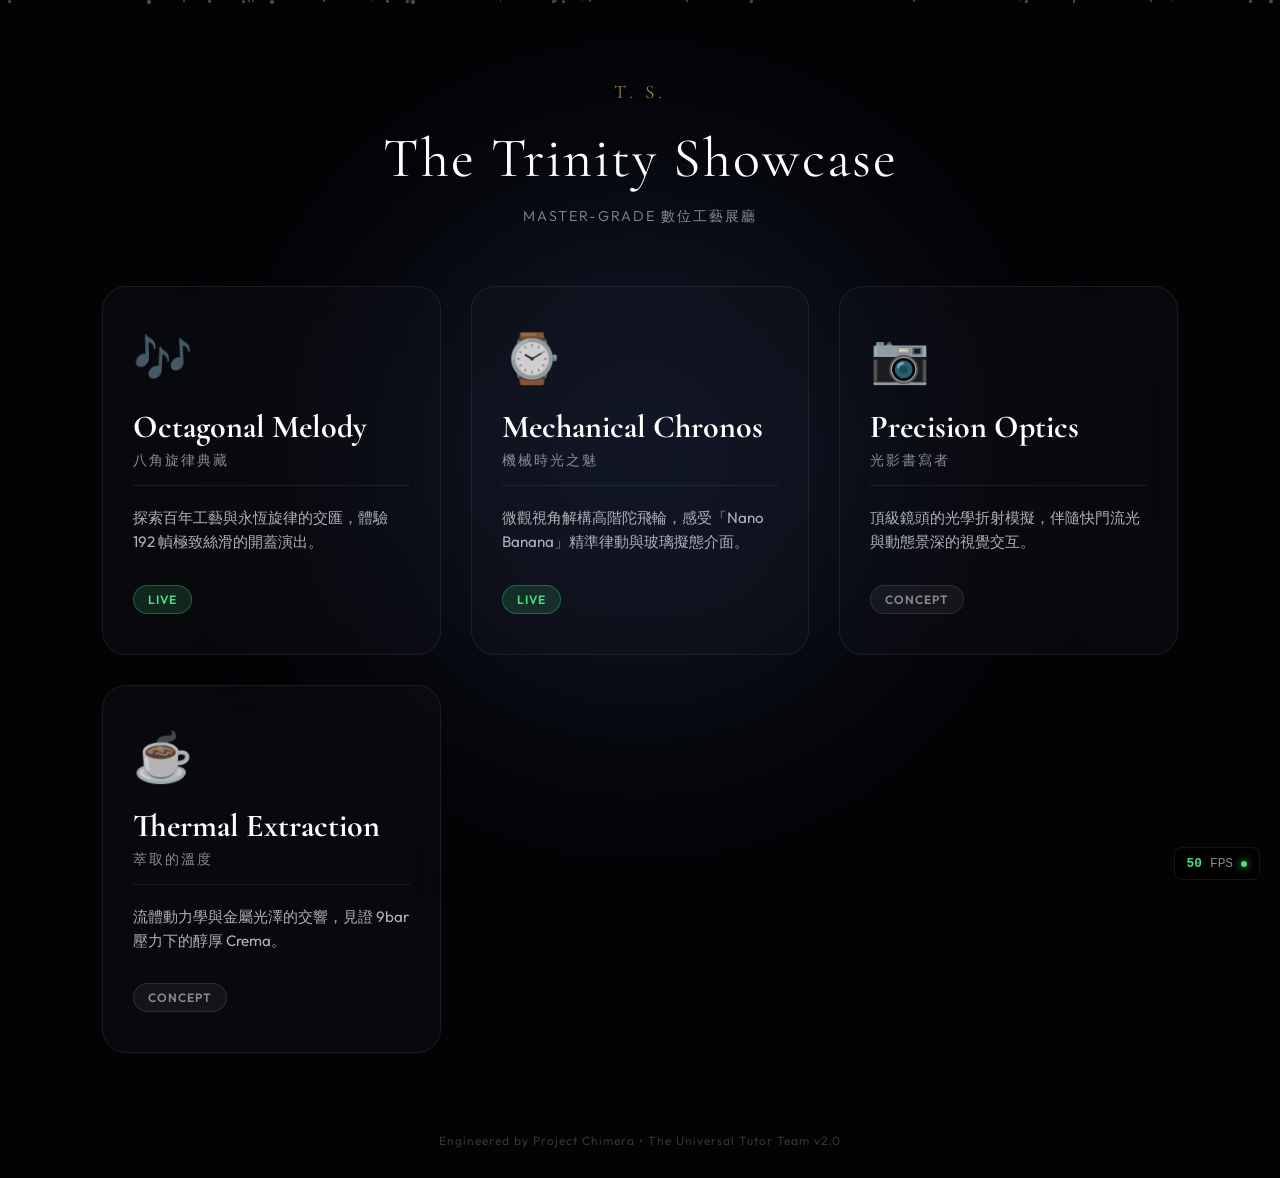
==== commit e87e75a8: "feat: Add MechanicalWatch (Proposal 1) with Nano Banana style" ====
--- a/index.html
+++ b/index.html
@@ -41,13 +41,13 @@
         </a>
 
         <!-- Project 1: Watch -->
-        <a href="#" class="gallery-card" data-color="rgba(80, 140, 220, 0.4)">
+        <a href="MechanicalWatch/watch.html" class="gallery-card" data-color="rgba(255, 225, 53, 0.4)">
             <div class="card-glass">
                 <div class="icon">⌚</div>
                 <h2>Mechanical Chronos</h2>
                 <div class="subtitle">機械時光之魅</div>
-                <p>微觀視角解構高階陀飛輪，感受齒輪咬合與 Binaural 音效的心跳共鳴。</p>
-                <div class="status-badge upcoming">Concept</div>
+                <p>微觀視角解構高階陀飛輪，感受「Nano Banana」精準律動與玻璃擬態介面。</p>
+                <div class="status-badge live">Live</div>
             </div>
             <div class="card-glow"></div>
         </a>
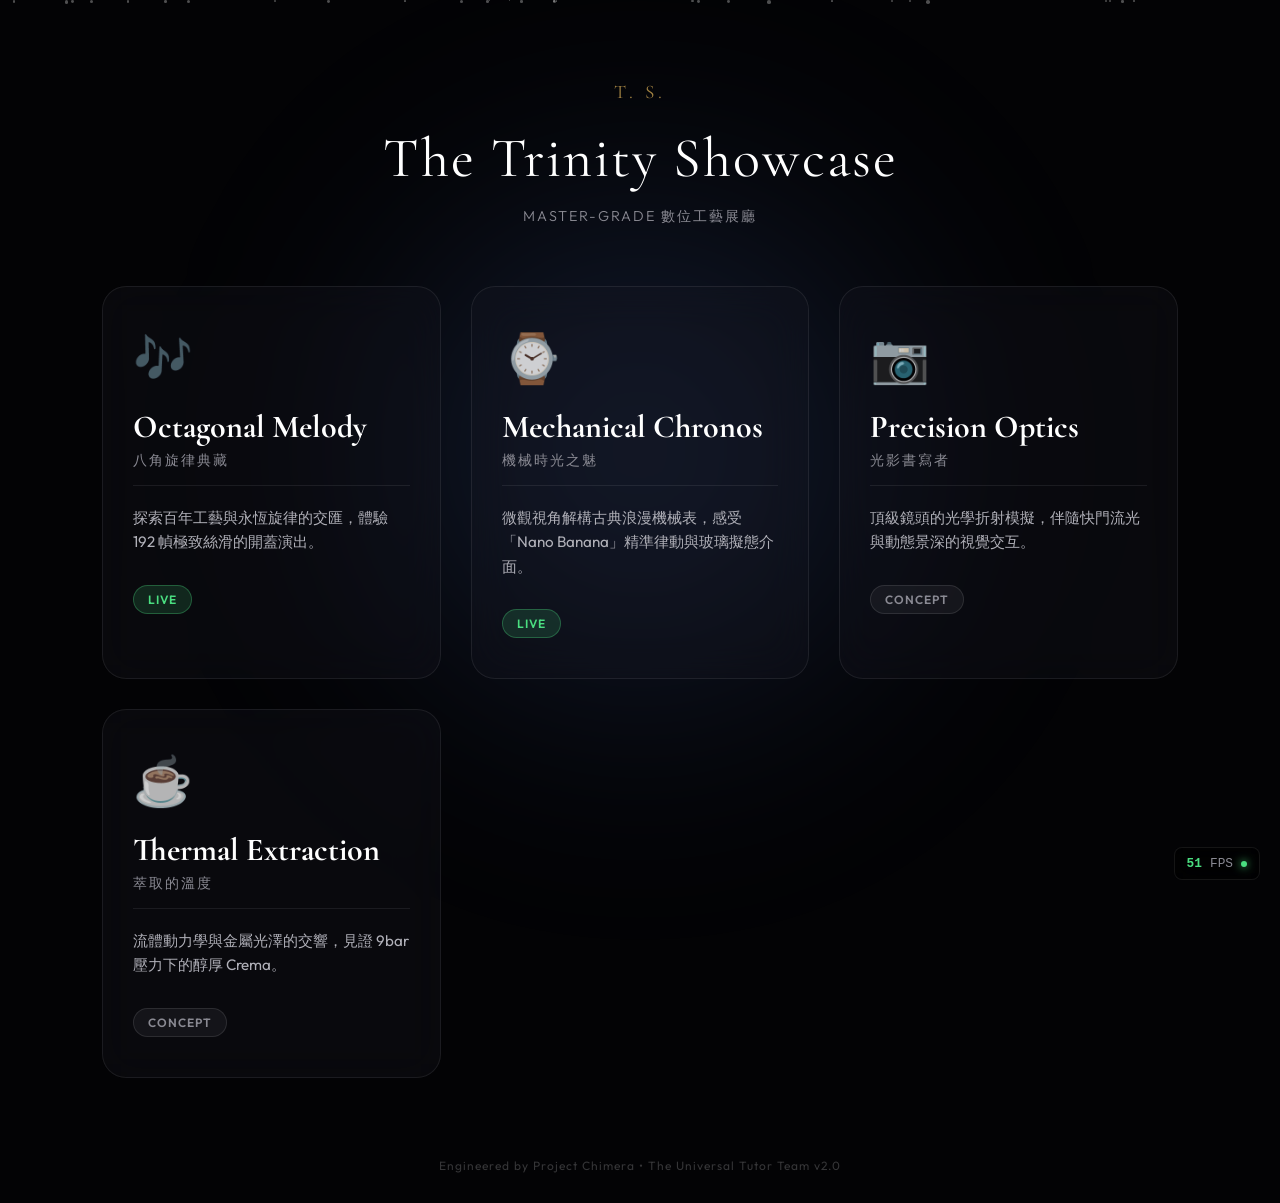
==== commit 0e2b657f: "docs: Rename Tourbillon to Classical Romantic Mechanical Watch for brand safety" ====
--- a/index.html
+++ b/index.html
@@ -46,7 +46,7 @@
                 <div class="icon">⌚</div>
                 <h2>Mechanical Chronos</h2>
                 <div class="subtitle">機械時光之魅</div>
-                <p>微觀視角解構高階陀飛輪，感受「Nano Banana」精準律動與玻璃擬態介面。</p>
+                <p>微觀視角解構古典浪漫機械表，感受「Nano Banana」精準律動與玻璃擬態介面。</p>
                 <div class="status-badge live">Live</div>
             </div>
             <div class="card-glow"></div>
